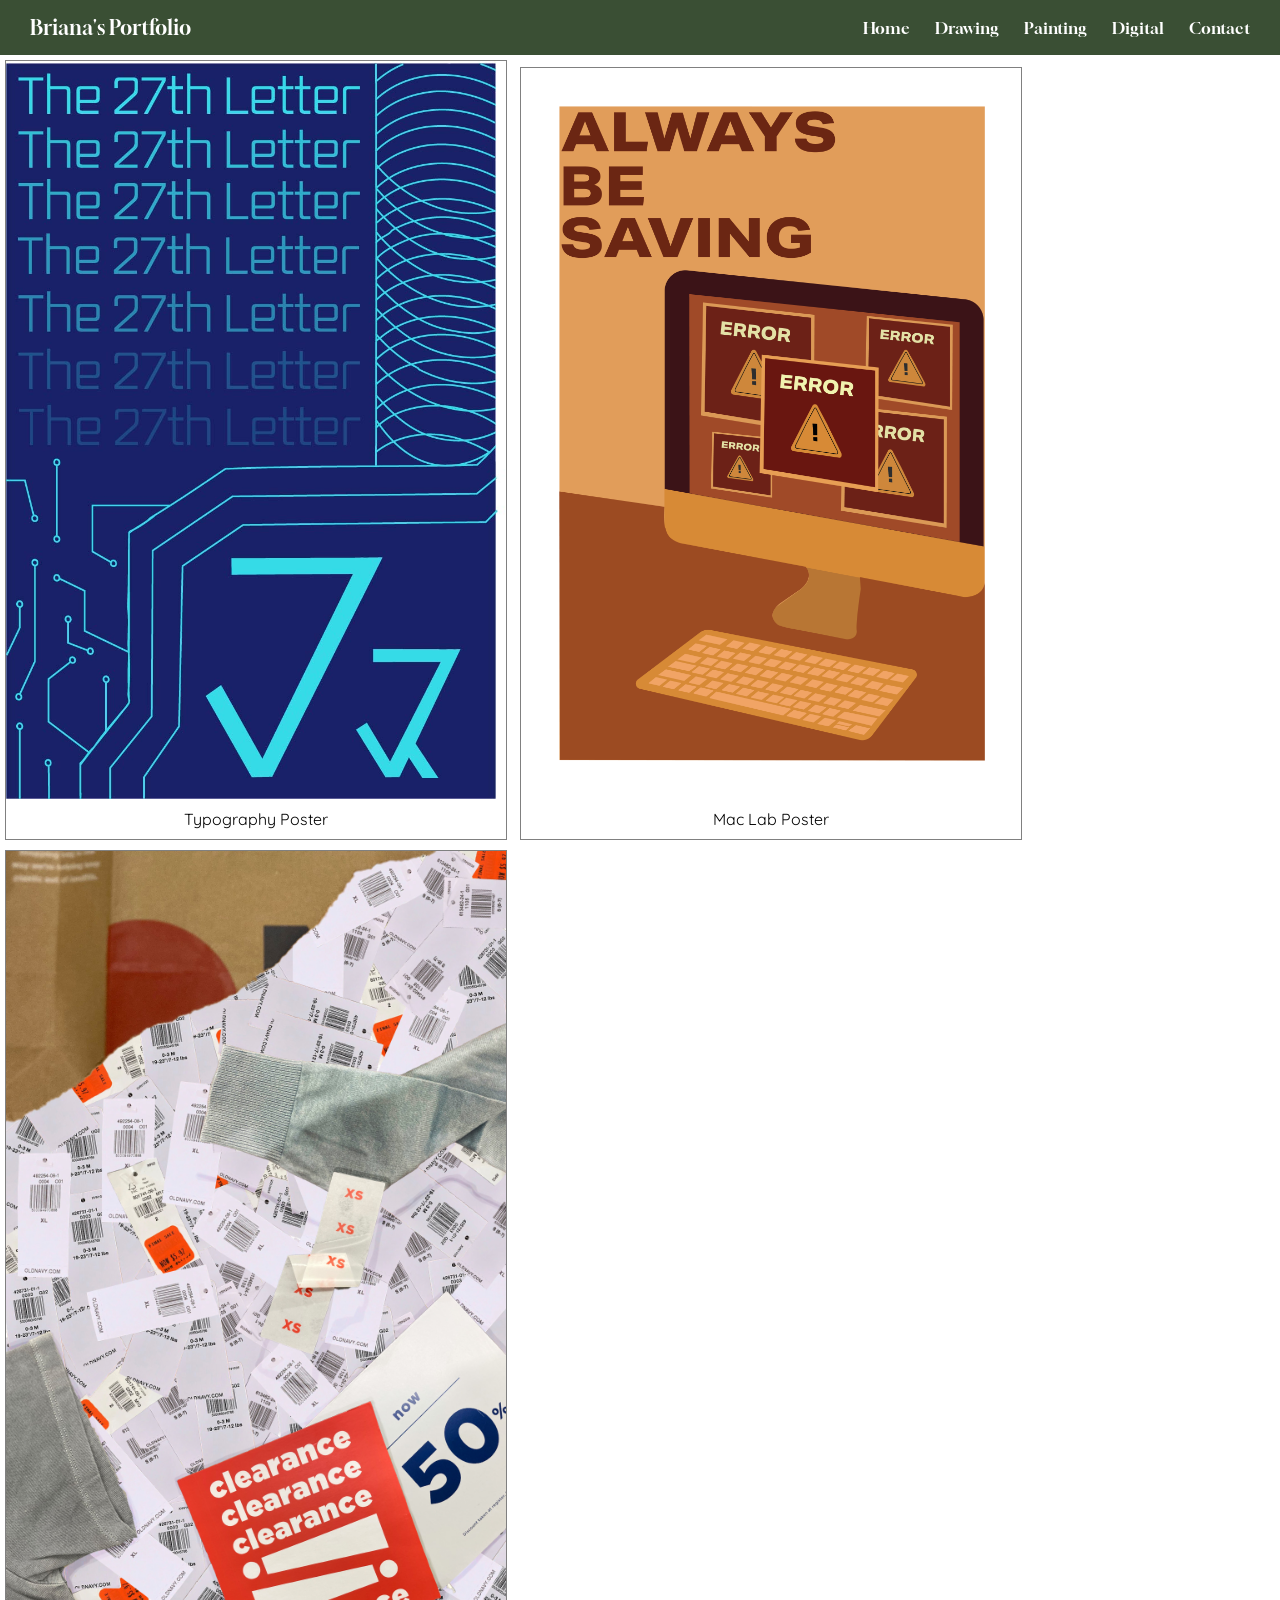
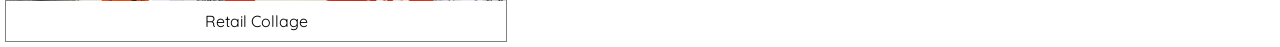
==== digital.html @ efc17438 "Added files" ====
<!DOCTYPE html PUBLIC "-//W3C//DTD XHTML 1.0 Transitional//EN"
   "http://www.w3.org/TR/xhtml1/DTD/xhtml1-transitional.dtd">

<html xmlns="http://www.w3.org/1999/xhtml">

<head>
   <title>Drawings</title>
   <link rel="stylesheet" type="text/css" href="style.css">
   <link rel="preconnect" href="https://fonts.googleapis.com">
   <link rel="preconnect" href="https://fonts.gstatic.com" crossorigin>
   <link href="https://fonts.googleapis.com/css2?family=Gloock&family=Quicksand:wght@300..700&display=swap" rel="stylesheet">
</head>

<body>
<nav class="navbar">
   <div class="logo">Briana's Portfolio</div>
   <ul class="nav-links">
      <li><a href="#">Home</a></li>
      <li><a href="index.html">Drawing</a></li>
      <li><a href="paintings.html">Painting</a></li>
      <li><a href="digital.html">Digital</a></li>
      <li><a href="#">Contact</a></li>
   </ul>
</nav>



<div class="gallery">
   <a target="_blank" href="img/Poster.jpg">
   <img src="img/Poster.jpg" alt="Typography Poster">
</a>
<div class="description">Typography Poster</div>
</div>

<div class="gallery">
   <a target="_blank" href="img/Poster1.png">
   <img src="img/Poster1.png" alt="Mac Lab Poster">
</a>
<div class="description">Mac Lab Poster</div>
</div>

<div class="gallery">
   <a target="_blank" href="Cochrane1.jpg">
   <img src="img/Cochrane1.jpg" alt="Retail Collage">
</a>
<div class="description">Retail Collage</div>
</div>
---- style.css ----
body{
  margin:0;
  font-family: "Gloock"; sans-serif;
}

.navbar{
  display: flex;
  justify-content: space-between;
  align-items: center;
  background-color: rgb(58, 79, 52);
  color: white;
  padding: 15px 30px;
}

.nav-links{
  list-style: none;
  display: flex;
  gap: 25px;
  margin: 0;
  padding: 0;
}
.nav-links a {
  color: white;
  text-decoration: none;
}
.nav-links a:hover {
  color: rgb(35, 48, 30);
  text-decoration: underline;
}
.logo{
  font-weight: 500;
  font-size: 20px;
  color: white;
}




.gallery{
  display: inline-block;
  border: 1px solid gray;
  margin: 5px;
  width: 500px;
}

.gallery .description{
  padding: 10px;
  text-align: center;
  font-family: "Quicksand", "Georgia", "sans-serif;";
}

.gallery:hover{
  border: 1px solid gray;
}

.gallery img{
 width: 100%;
 height: auto; 
}

.footer{
  padding: 40px 0;
  background-color: white;
}
.footer .social {
  text-align: center;
  padding-bottom: 25px;
  color: black;
}
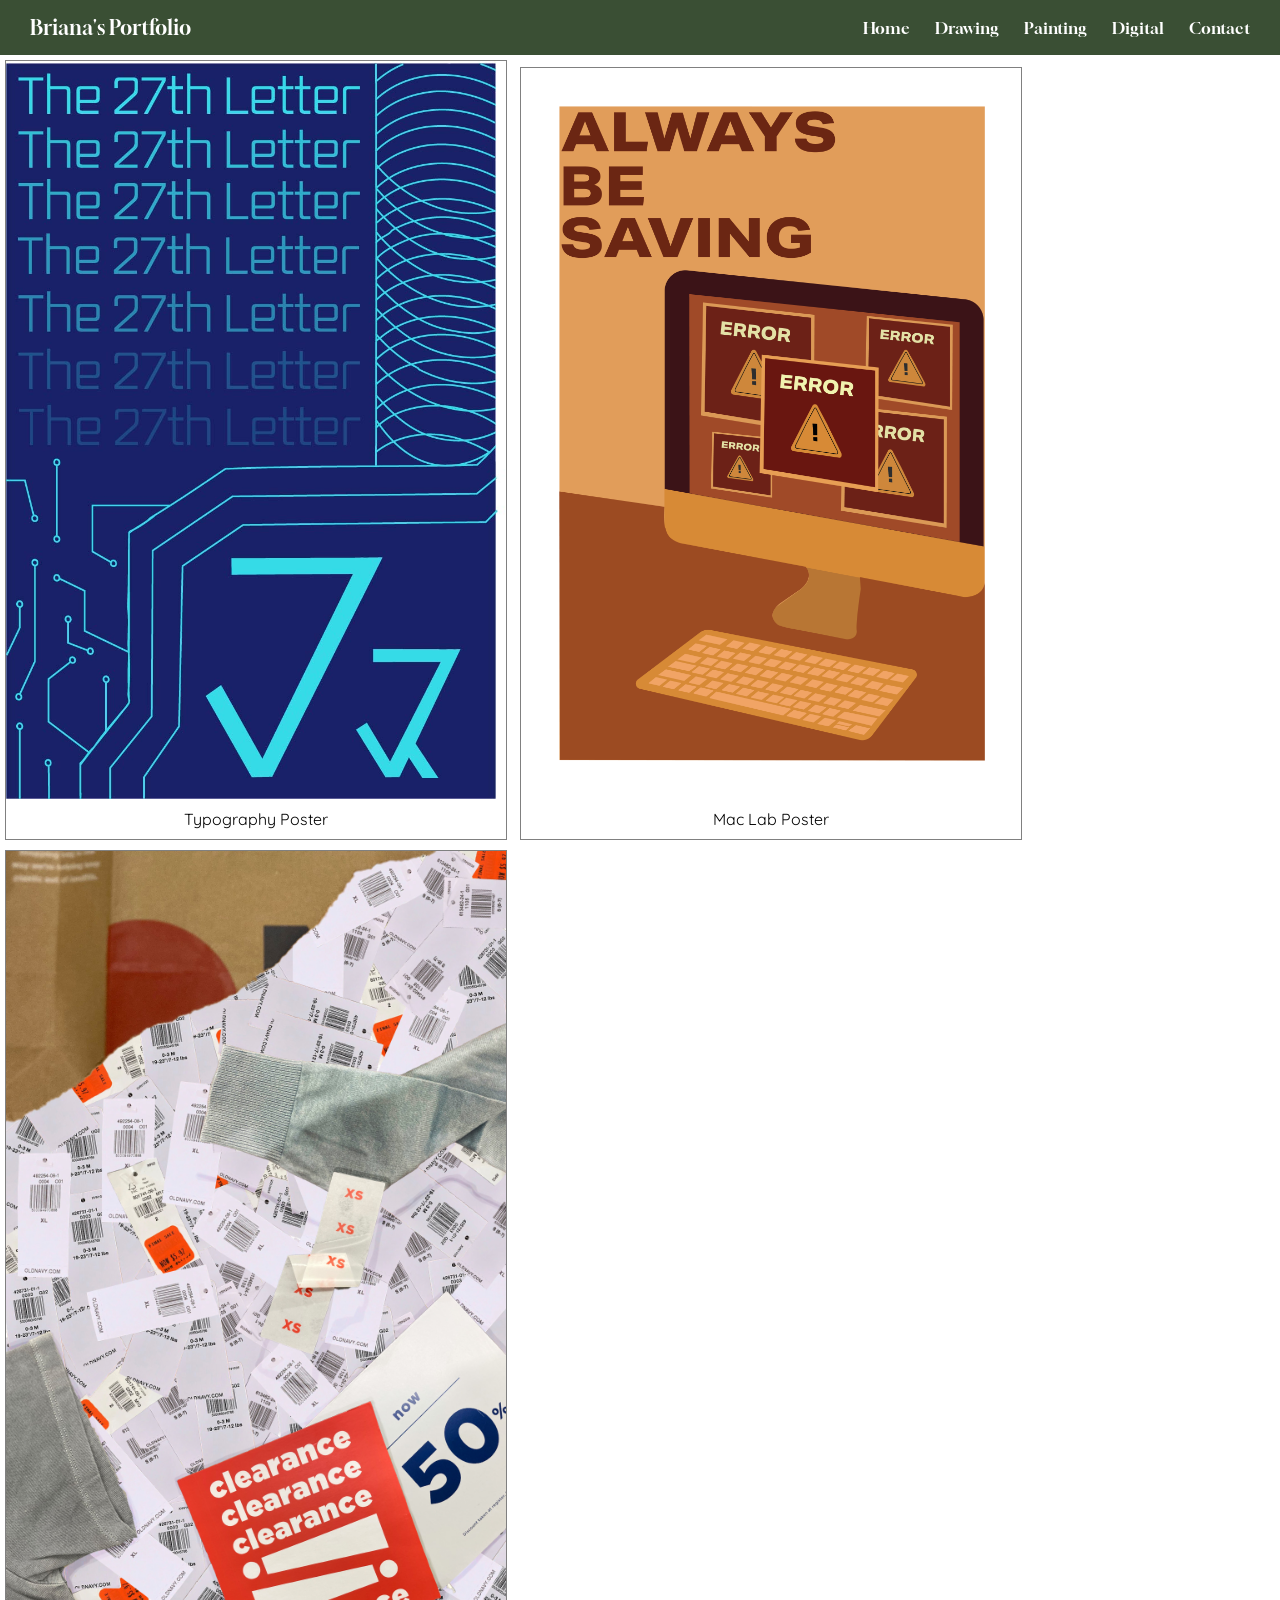
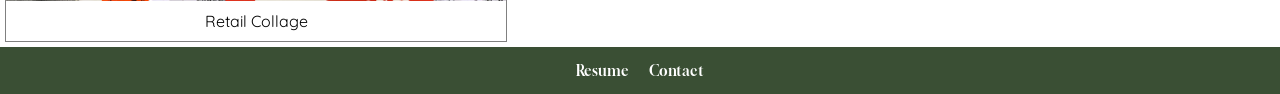
==== commit 68a2c06b: "footer" ====
--- a/digital.html
+++ b/digital.html
@@ -4,7 +4,7 @@
 <html xmlns="http://www.w3.org/1999/xhtml">
 
 <head>
-   <title>Drawings</title>
+   <title>Digtal</title>
    <link rel="stylesheet" type="text/css" href="style.css">
    <link rel="preconnect" href="https://fonts.googleapis.com">
    <link rel="preconnect" href="https://fonts.gstatic.com" crossorigin>
@@ -15,8 +15,8 @@
 <nav class="navbar">
    <div class="logo">Briana's Portfolio</div>
    <ul class="nav-links">
-      <li><a href="#">Home</a></li>
-      <li><a href="index.html">Drawing</a></li>
+      <li><a href="index.html">Home</a></li>
+      <li><a href="drawing.html">Drawing</a></li>
       <li><a href="paintings.html">Painting</a></li>
       <li><a href="digital.html">Digital</a></li>
       <li><a href="#">Contact</a></li>
@@ -44,4 +44,14 @@
    <img src="img/Cochrane1.jpg" alt="Retail Collage">
 </a>
 <div class="description">Retail Collage</div>
-</div>+</div>
+
+<footer class="site-footer">
+  <div class="footer-container">
+    <a href="resume.pdf" target="_blank">Resume</a>
+    <a href="contact.html">Contact</a>
+  </div>
+</footer>
+
+</body>
+</html>
--- a/style.css
+++ b/style.css
@@ -58,14 +58,36 @@
  height: auto; 
 }
 
-.footer{
-  padding: 40px 0;
-  background-color: white;
-}
-.footer .social {
+.site-footer {
+  background-color: rgb(58, 79, 52);
+  padding: 15px 0;
   text-align: center;
-  padding-bottom: 25px;
-  color: black;
 }
 
+.footer-container {
+  display: flex;
+  justify-content: center;
+  gap: 20px;
+}
 
+.footer-container a {
+  color: #fff;
+  text-decoration: none;
+  font-size: 14px;
+}
+
+.footer-container a:hover {
+  color: rgb(35, 48, 30);
+  text-decoration: underline;
+}
+
+@media (max-width: 600px) {
+  .footer-container {
+    flex-direction: column;
+    gap: 10px;
+  }
+
+  .footer-container a {
+    font-size: 16px; 
+  }
+}
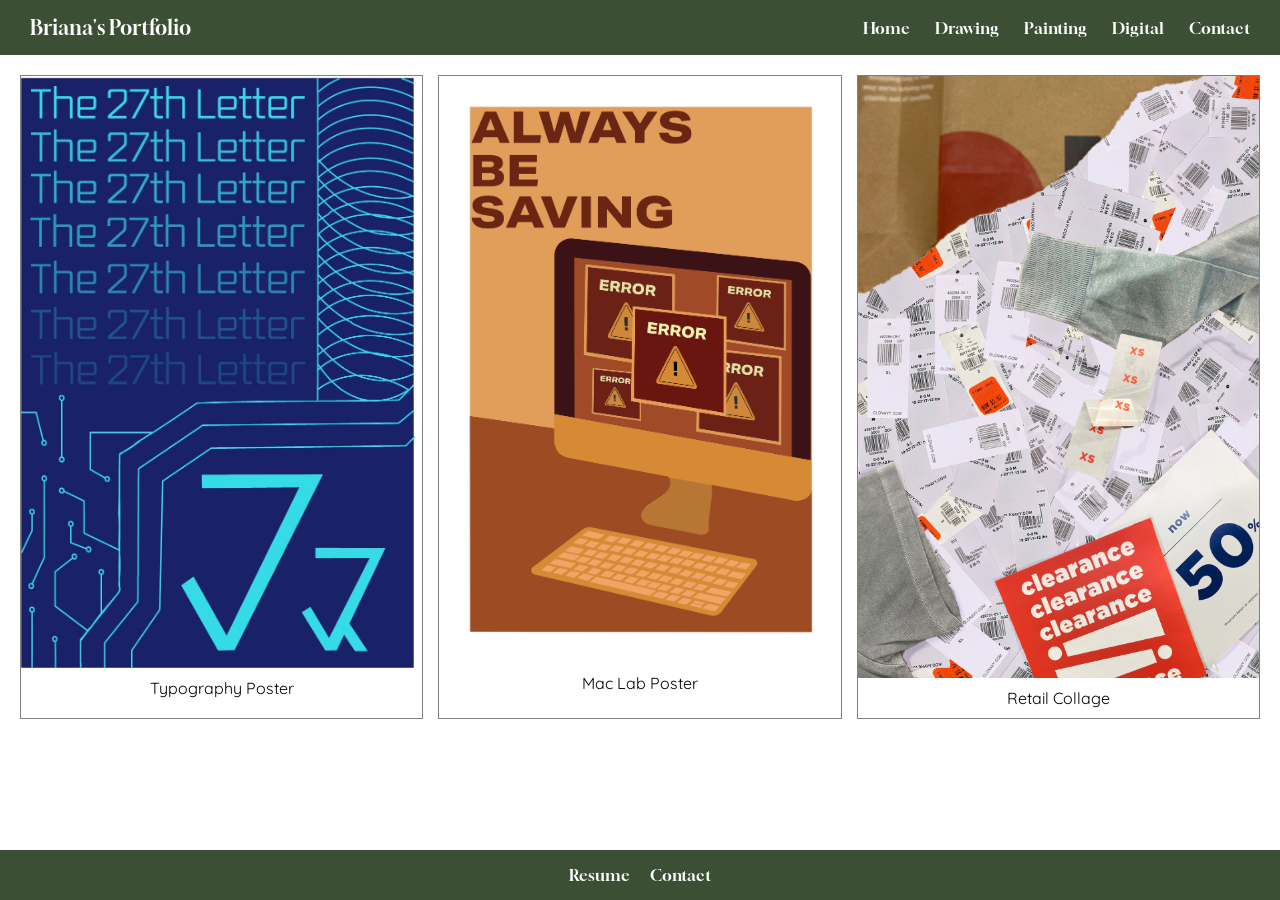
==== commit c951e501: "Finished website" ====
--- a/digital.html
+++ b/digital.html
@@ -12,39 +12,48 @@
 </head>
 
 <body>
-<nav class="navbar">
+
+<div class="page-content">
+   
+
+   <nav class="navbar">
    <div class="logo">Briana's Portfolio</div>
    <ul class="nav-links">
       <li><a href="index.html">Home</a></li>
       <li><a href="drawing.html">Drawing</a></li>
       <li><a href="paintings.html">Painting</a></li>
       <li><a href="digital.html">Digital</a></li>
-      <li><a href="#">Contact</a></li>
+      <li><a href="contact.html">Contact</a></li>
    </ul>
 </nav>
 
 
+<div class="gallery-container">
 
-<div class="gallery">
-   <a target="_blank" href="img/Poster.jpg">
-   <img src="img/Poster.jpg" alt="Typography Poster">
-</a>
-<div class="description">Typography Poster</div>
+  <div class="gallery">
+    <a target="_blank" href="img/Poster.jpg">
+      <img src="img/Poster.jpg" alt="Typography Poster">
+    </a>
+    <div class="description">Typography Poster</div>
+  </div>
+
+  <div class="gallery">
+    <a target="_blank" href="img/Poster1.png">
+      <img src="img/Poster1.png" alt="Mac Lab Poster">
+    </a>
+    <div class="description">Mac Lab Poster</div>
+  </div>
+
+  <div class="gallery">
+    <a target="_blank" href="img/Cochrane1.jpg">
+      <img src="img/Cochrane1.jpg" alt="Retail Collage">
+    </a>
+    <div class="description">Retail Collage</div>
+  </div>
+
+</div>
 </div>
 
-<div class="gallery">
-   <a target="_blank" href="img/Poster1.png">
-   <img src="img/Poster1.png" alt="Mac Lab Poster">
-</a>
-<div class="description">Mac Lab Poster</div>
-</div>
-
-<div class="gallery">
-   <a target="_blank" href="Cochrane1.jpg">
-   <img src="img/Cochrane1.jpg" alt="Retail Collage">
-</a>
-<div class="description">Retail Collage</div>
-</div>
 
 <footer class="site-footer">
   <div class="footer-container">
--- a/style.css
+++ b/style.css
@@ -1,6 +1,9 @@
 body{
   margin:0;
-  font-family: "Gloock"; sans-serif;
+  font-family: "Gloock", sans-serif;
+  display: flex;
+  flex-direction: column;
+  min-height: 100vh;
 }
 
 .navbar{
@@ -33,20 +36,77 @@
   color: white;
 }
 
-
-
-
-.gallery{
-  display: inline-block;
+.home-intro {
+  display: flex;
+  align-items: center;
+  justify-content: center;
+  gap: 40px;
+  padding: 80px 40px;
+  max-width: 1000px;
+  margin: 0 auto;
+}
+
+
+.intro-text {
+  flex: 1;
+}
+
+.intro-text h1 {
+  font-size: 42px;
+  margin-bottom: 15px;
+ padding: 20px;
+
+
+}
+
+.intro-text p {
+  font-family: "Quicksand", sans-serif;
+  line-height: 1.6;
+  margin-bottom: 15px;
+  padding: 20px;
+}
+
+
+.intro-image {
+  flex: 1;
+}
+
+.intro-image img {
+  width: 100%;
+  max-width: 300px;
+  border-radius: 10px;
+  display: block;
+  margin: 0 auto;
+}
+
+@media (max-width: 800px) {
+  .home-intro {
+    flex-direction: column;
+    text-align: center;
+  }
+
+  .intro-image img {
+    max-width: 250px;
+  }
+}
+
+.gallery-container {
+  display: flex;
+  flex-wrap: wrap;
+  gap: 15px;
+  padding: 20px;
+}
+
+.gallery {
+  flex: 1 1 calc(33.333% - 15px);
   border: 1px solid gray;
-  margin: 5px;
-  width: 500px;
-}
+}
+
 
 .gallery .description{
   padding: 10px;
   text-align: center;
-  font-family: "Quicksand", "Georgia", "sans-serif;";
+  font-family: "Quicksand", Georgia, sans-serif;
 }
 
 .gallery:hover{
@@ -56,6 +116,12 @@
 .gallery img{
  width: 100%;
  height: auto; 
+}
+
+@media (max-width: 600px) {
+  .gallery {
+    flex: 1 1 100%;
+  }
 }
 
 .site-footer {
@@ -86,8 +152,50 @@
     flex-direction: column;
     gap: 10px;
   }
+}
 
   .footer-container a {
     font-size: 16px; 
   }
+
+
+
+.page-content {
+  flex: 1;
+}
+
+.contact-container {
+  display: flex;
+  gap: 40px;
+  max-width: 1000px;
+  margin: 60px auto;
+  padding: 20px;
+  align-items: flex-start;
+}
+
+.contact-info h1 {
+  font-size: 36px;
+  margin-bottom: 10px;
+}
+
+.contact-info p {
+  font-family: "Quicksand", sans-serif;
+  margin-bottom: 15px;
+}
+.contact-info {
+  flex: 1;
+}
+
+
+.contact-form {
+  flex: 1;
+  display: flex;
+  flex-direction: column;
+  gap: 15px;
+}
+
+@media (max-width: 800px) {
+  .contact-container {
+    flex-direction: column;
+  }
 }
